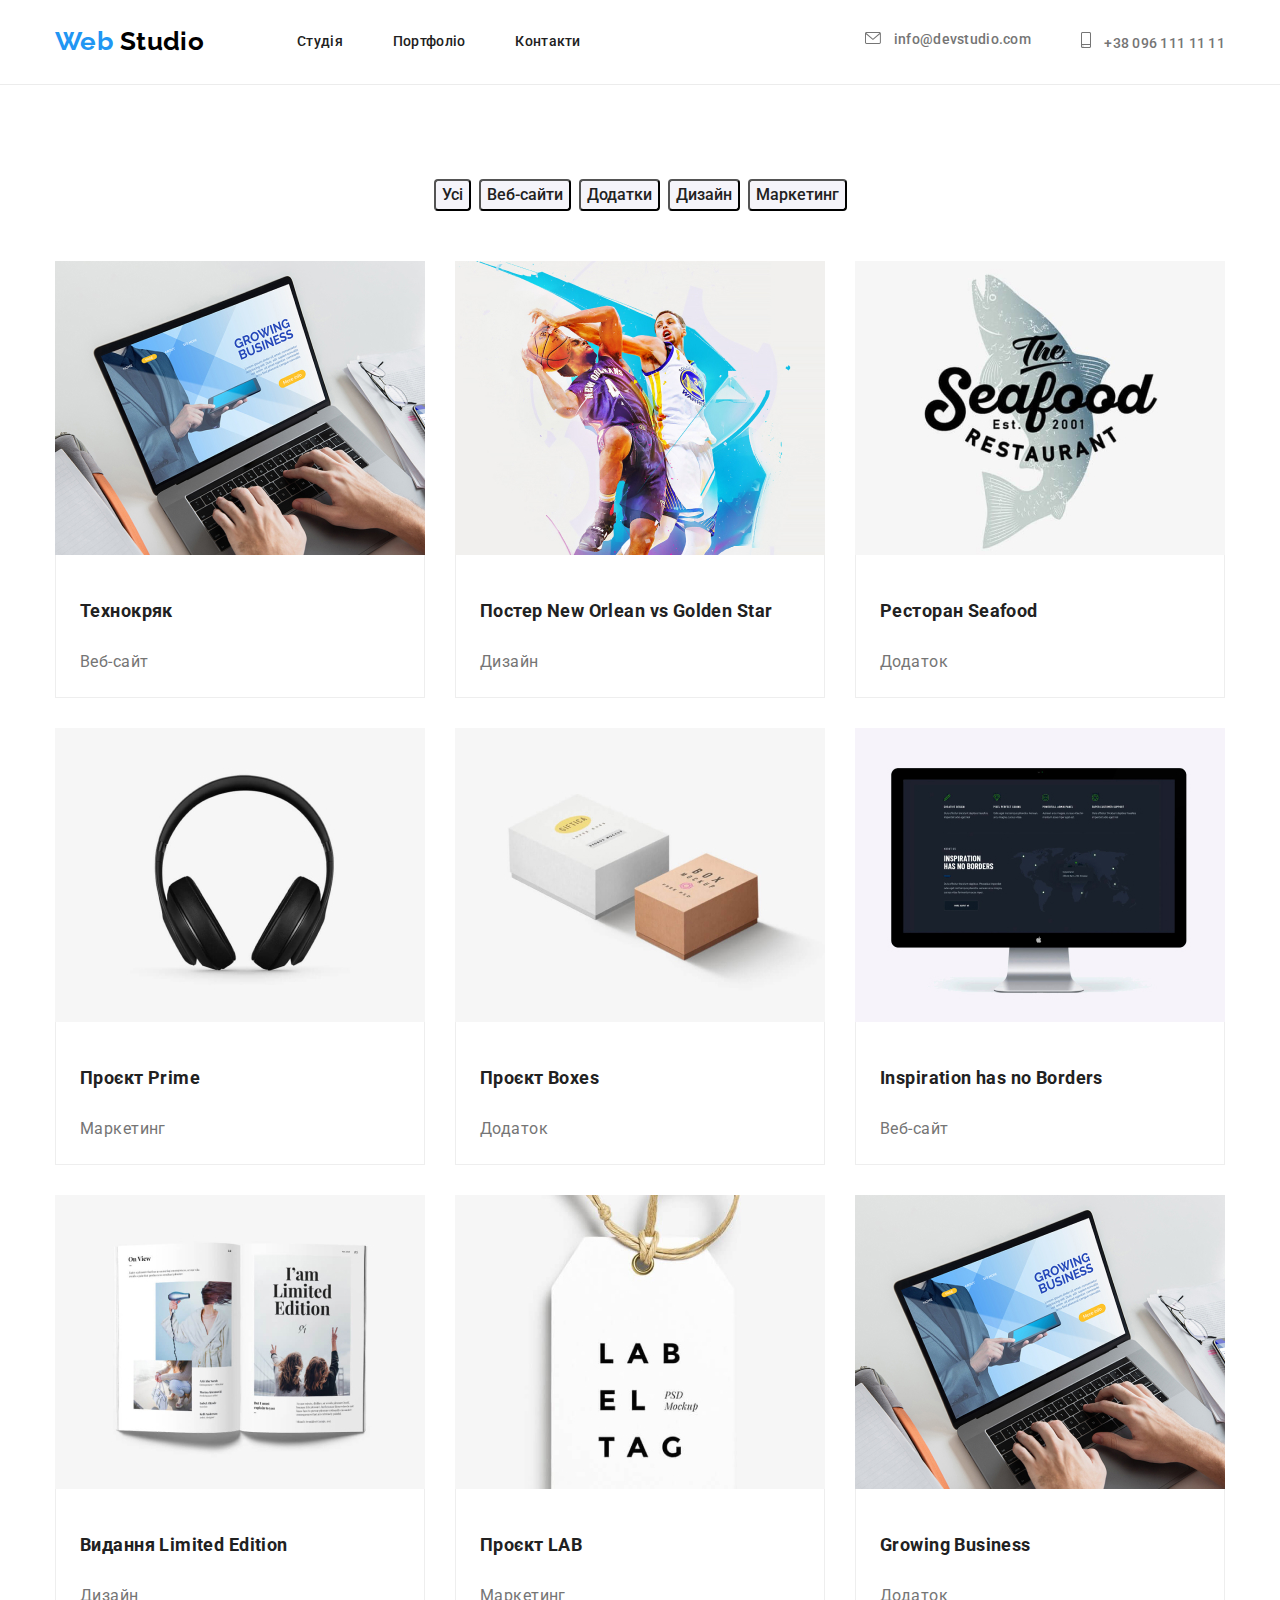
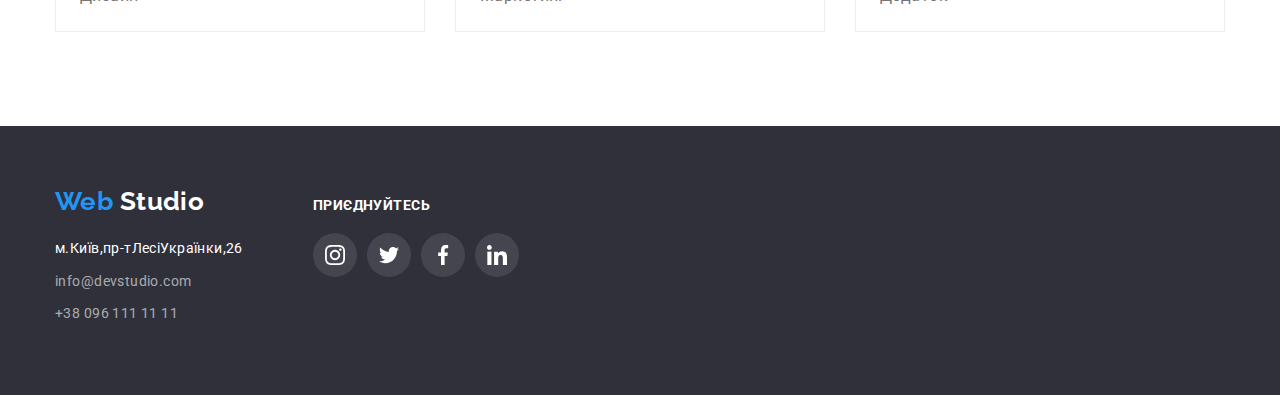
==== portfolio.html @ d2af1a2a "створив та переніс репозиторій" ====
<!DOCTYPE html>
<html lang="en">
<head>
    <meta charset="UTF-8">
    <meta http-equiv="X-UA-Compatible" content="IE=edge">
    <meta name="viewport" content="width=device-width, initial-scale=1.0">
    <link rel="preconnect" href="https://fonts.googleapis.com">
    <link rel="preconnect" href="https://fonts.gstatic.com" crossorigin>
    <link href="https://fonts.googleapis.com/css2?family=Raleway:wght@700&family=Roboto:wght@400;500;700;900&display=swap" rel="stylesheet">
    <link rel="stylesheet" href="https://cdnjs.cloudflare.com/ajax/libs/modern-normalize/1.1.0/modern-normalize.min.css">
    <title>Document</title>
    <link rel="stylesheet" href="./css/styles.css">
</head>

<body>

    <!--Шапка сайту-->
<header class="header">

    <nav class="container main-nav">

        <a class="logo-index" href="./index.html">
            <p class="logo"> Web <span class="logo-white">Studio</span> </p>
        </a>

        <ul class="site-nav lyst">
            <li class="nav-item"><a href="./index.html" class="nav-lyst">Студія</a></li>
            <li class="nav-item"><a href="./portfolio.html" class="nav-lyst">Портфоліо</a></li>
            <li class="nav-item"><a href="" class="nav-lyst">Контакти</a></li>
        </ul>



        <ul class="site-nav-contact lyst">
            <li class="nav-item mail-item">
                
                <a class="site-nav-mail" href="mailto:info@devstudio.com" > 
                    <svg class="site-nav-envelopes">
                    <use href="./images/symbol-defs.svg#icon-envelope"></use>
                </svg> info@devstudio.com</a>
            </li>

            <li class="nav-item cellfone">
                
                <a class="site-nav-tel" href="tel:+380961111111">
                     <svg class="site-nav-smartphone">
                    <use href="./images/symbol-defs.svg#icon-smartphone"></use>
                </svg> +38 096 111 11 11</a>
            </li>
        </ul>


    </nav>
</header>


<main >
<section class="section">
    <!--Особливості-->
  <div class="container">
    <h1 class="visually-hidden">Особливості</h1>
    <!--Filtres-->

    <ul class="button lyst">
        <li class="button-about"> <button type="button" class="button-lyst"> Усі </button>    </li>
        <li class="button-about"> <button type="button" class="button-lyst"> Веб-сайти </button>    </li>
        <li class="button-about"> <button type="button" class="button-lyst"> Додатки </button>   </li>
        <li class="button-about"> <button type="button" class="button-lyst"> Дизайн </button>   </li>
        <li class="button-about"> <button type="button" class="button-lyst"> Маркетинг</button>   </li>
    </ul>
    </div>
    

    <!--Portfolio-->
<div class="container">
    <ul class="pf-about lyst">

        <li class="pf-elements"> <a class="lyst" href=""> <img src="./images/imgp8.jpg" alt="Growing Business" width="370"
                    height="294">
                <div class="pf-coctent">
                    <h3 class="pf-title">Технокряк</h3>
                    <p class="pf-lyst">Веб-сайт</p> </a>
            </div>
        </li>

        <li class="pf-elements"> 
             <a class="lyst" href=""> <img src="./images/imgp1.jpg" alt="Постер New Orlean vs Golden Star" width="370" height="294">
              <div class="pf-coctent">
        <h3 class="pf-title">Постер New Orlean vs Golden Star</h3>
        <p class="pf-lyst">Дизайн</p> </a>
        </div>
        </li>

        <li class="pf-elements">  <a class="lyst" href=""> <img src="./images/imgp2.jpg" alt="Ресторан Seafood" width="370" height="294">
              <div class="pf-coctent">
        <h3 class="pf-title">Ресторан Seafood</h3>
        <p class="pf-lyst">Додаток</p> </a>
        </div>

        </li>

        <li class="pf-elements">  <a class="lyst" href=""> <img src="./images/imgp3.jpg" alt="Проєкт Prime" width="370" height="294">
              <div class="pf-coctent">
        <h3 class="pf-title">Проєкт Prime</h3>
        <p class="pf-lyst">Маркетинг</p> </a>
        </div>
        </li>

        <li class="pf-elements">  <a class="lyst" href=""> <img src="./images/imgp4.jpg" alt="Проєкт Boxes" width="370" height="294">
              <div class="pf-coctent">
        <h3 class="pf-title">Проєкт Boxes</h3>
        <p class="pf-lyst">Додаток</p> </a> 
        </div>
        </li>

        <li class="pf-elements">  <a class="lyst" href=""> <img src="./images/imgp5.jpg" alt="Inspiration has no Borders" width="370" height="294">
              <div class="pf-coctent">
        <h3 class="pf-title">Inspiration has no Borders</h3>
        <p class="pf-lyst">Веб-сайт</p> </a>
        </div>
        </li>

        <li class="pf-elements">  <a class="lyst" href=""> <img src="./images/imgp6.jpg" alt="Видання Limited Edition" width="370" height="294">
              <div class="pf-coctent">
        <h3 class="pf-title">Видання Limited Edition</h3>
        <p class="pf-lyst">Дизайн</p> </a> 
        </div>
        </li>

        <li class="pf-elements">  <a class="lyst" href=""> <img src="./images/imgp7.jpg" alt="Проєкт LAB" width="370" height="294">
              <div class="pf-coctent">
        <h3 class="pf-title">Проєкт LAB</h3>
        <p class="pf-lyst">Маркетинг</p> </a>   
        </div>
        </li>

        <li class="pf-elements">  <a class="lyst" href=""> <img src="./images/imgp8.jpg" alt="Growing Business" width="370" height="294">
              <div class="pf-coctent">
        <h3 class="pf-title">Growing Business</h3>
        <p class="pf-lyst">Додаток</p> </a>
        </div>
            
        </li>
    </ul>
</div>

</section>

</main>

<!---------------Підвал---------------->

<footer class="footer">
    <div class="container footer-title">
        <div class="address">

            <a class="logo-index" href="">
                <p class="logo"> Web <span class="logo-studio">Studio</span> </p>
            </a>

            <address>
                <ul class="address lyst">
                    <li class="addres-about addres-top"><a
                            href="https://www.google.com/maps/search/,26+maps/@50.4728094,30.4184101,12z/data=!3m1!4b1"
                            class="maps">м.Київ,пр-тЛесіУкраїнки,26 </a></li>
                    <li class="addres-about"><a href="mailto:info@devstudio.com"
                            class="address-title">info@devstudio.com</a></li>
                    <li class="addres-about"><a href="tel:+380961111111" class="address-title">+38 096 111 11 11</a>
                    </li>
                </ul>

            </address>
        </div>


        <!----------Приєднуйтесь------------->



        <div class="join">

            <div>

                <h2 class="join-title">Приєднуйтесь</h2>

                <ul class="join-list">

                    <a class="join-button" href="">
                        <svg class="join-icon">
                            <use href="./images/symbol-defs.svg#icon-instagram"></use>
                        </svg> </a>

                    <a class="join-button" href="">
                        <svg class="join-icon">
                            <use href="./images/symbol-defs.svg#icon-twitter"></use>
                        </svg> </a>

                    <a class="join-button" href="">
                        <svg class="join-icon">
                            <use href="./images/symbol-defs.svg#icon-facebook"></use>
                        </svg> </a>

                    <a class="join-button" href="">
                        <svg class="join-icon">
                            <use href="./images/symbol-defs.svg#icon-linkedin"></use>
                        </svg> </a>


                </ul>

            </div>
        </div>
    </div>
</footer>


</body>
</html>
---- css/styles.css ----
:root {
  --main-color-text: #757575;
  --title-color: #212121;
  --accent-color: #2196f3;
}

body {
  background-color: #ffffff;
  font-family: "Roboto", sans-serif;
  font-style: normal;
  font-weight: 400;
  font-size: 14px;
  line-height: 1.7;
  letter-spacing: 0.03em;
  margin: 0 auto;

  color: var(--main-color-text);
}

img {
  display: block;
  max-width: 100%;
  height: auto;
}

.container {
  margin-left: auto;
  margin-right: auto;
  width: 1200px;
  padding-left: 15px;
  padding-right: 15px;
}

/* Утиліт для скидування точок */
.lyst {
  text-decoration: none;
  list-style: none;
  margin: 0;
  padding: 0;
}

.visually-hidden {
  position: absolute;
  width: 1px;
  height: 1px;
  margin: -1px;
  border: 0;
  padding: 0;
  white-space: nowrap;
  clip-path: inset(100%);
  clip: rect(0 0 0 0);
  overflow: hidden;
}

/* ul {
    list-style: none;
} */

.header {
  border-bottom: 1px solid #ececec;
}

/* Styling Logo */

.logo-index {
  text-decoration: none;
}

.logo {
  font-family: Raleway, cursive;
  font-weight: 700;
  font-size: 26px;
  line-height: 1.2;
  color: var(--accent-color);
  margin-top: 0;
  margin-bottom: 0;
}

.logo-white {
  font-family: Raleway, cursive;
  font-weight: 700;
  font-size: 26px;
  line-height: 1.2;

  color: #000000;
}
.logo-studio {
  font-family: Raleway, cursive;
  font-weight: 700;
  font-size: 26px;
  line-height: 1.2;
  color: #ffffff;
}

.logo-white:hover,
.logo-white:focus {
  color: var(--accent-color);
}

.logo:hover,
.logo:focus {
  color: var(--accent-color);
}

.logo-studio:hover,
.logo-studio:focus {
  color: var(--accent-color);
}

/* main Portfolio */

/* Styling Naw */

/* mein nav */

.main-nav {
  display: flex;
  align-items: center;
}

.site-nav .nav-lyst {
  display: block;
  font-weight: 500;
  font-size: 14px;
  line-height: 1.14;
  letter-spacing: 0.02em;
  text-decoration: none;
  margin-top: 32px;
  margin-bottom: 32px;

  color: var(--title-color);
}

.site-nav .nav-lyst:hover,
.site-nav .nav-lyst:focus {
  color: var(--accent-color);
}

.site-nav {
  margin-left: 93px;
  display: flex;
}

.site-nav .nav-item:not(:last-child) {
  margin-right: 50px;
}

.site-nav-contact {
  font-weight: 500;
  font-size: 14px;
  line-height: 1.14;
  letter-spacing: 0.02em;
  margin-left: auto;
  display: flex;
}

.site-nav-contact .nav-item:not(:last-child) {
  margin-right: 50px;
}

.site-nav-contact .nav-item {
  margin-top: 32px;
  margin-bottom: 32px;
}

.site-nav-envelopes {
  fill: currentColor;
  width: 16px;
  height: 12px;
  margin-right: 10px;
}
.site-nav-smartphone {
  fill: currentColor;
  width: 10px;
  height: 16px;
  margin-right: 10px;
}

/* style contact */

.site-nav-mail,
.site-nav-tel {
  text-decoration: none;
  color: var(--main-color-text);
}

.site-nav-mail:hover,
.site-nav-mail:focus {
  color: var(--accent-color);
}

.site-nav-tel:hover,
.site-nav-tel:focus {
  color: var(--accent-color);
}

/* hero styles */

.hero-block {
  display: flex;
  justify-content: center;
}

.hero {
  padding: 200px 0;
  text-align: center;

  width: 1600px;
  height: 600px;
  background-image: linear-gradient(
      rgba(47, 48, 58, 0.4),
      rgba(47, 48, 58, 0.4)
    ),
    url(../images/Imghero1.jpg);
}

.section-bissnes {
  width: 696px;
  font-weight: 900;
  font-size: 44px;
  line-height: 1.36;
  text-transform: uppercase;
  margin: 0 auto 30px auto;
  color: #ffffff;
}

.hero-button {
  display: inline-block;
  width: 215px;
  height: 50px;
  left: 692px;
  top: 430px;

  background: var(--accent-color);
  color: #ffffff;
  box-shadow: 0px 4px 4px rgba(0, 0, 0, 0.15);
  border-radius: 4px;
  cursor: pointer;
  padding: 11px 34px;
}

/* features styling */
.features {
  justify-content: space-between;
  color: var(--title-color);
  display: flex;
  flex-wrap: wrap;
}

.features .features-about {
  width: 270px;
}

.features-pictures {
  width: 270px;
  height: 120px;
  padding: 25px;
  margin-bottom: 30px;
  background: #f5f4fa;
}

.features-title {
  margin-top: 0;
  font-weight: 700;
  font-size: 14px;
  line-height: 1.14;
}

.title {
  font-weight: 400;
  font-size: 14px;
  line-height: 1.7;
  color: var(--main-color-text);
  margin-top: 0;
  margin-bottom: 0;
}

/* section section-title styles */
.section {
  padding-top: 94px;
  padding-bottom: 94px;
  background-color: #ffffff;
  color: var(--title-color);
}

.team {
  background-color: #f5f4fa;
}

.section-title {
  font-weight: 700;
  font-size: 36px;
  line-height: 1.16;
  text-align: center;
  letter-spacing: 0.03em;
  margin-top: 0;
  margin-bottom: 50px;
}

.section-top {
  padding-top: 0;
}

.work {
  justify-content: space-between;
  display: flex;
  flex-wrap: wrap;
}

.work-list {
}

.section-about {
  justify-content: space-between;
  display: flex;
  flex-wrap: wrap;
  height: 428px;
}

.sectiont-social-list {
  width: 270px;
  background: #ffffff;
  box-shadow: 0px 1px 3px rgba(0, 0, 0, 0.12), 0px 1px 1px rgba(0, 0, 0, 0.14),
    0px 2px 1px rgba(0, 0, 0, 0.2);
  border-radius: 0px 0px 4px 4px;
}

.social-ul {
  padding: 0;
  margin: 0;
}

.social-work {
  justify-content: center;
  margin: 0;
  padding: 0;
  display: flex;
}

.social-item {
  padding: 0;
  border: 0;
  background-color: #ffffff;
  border-radius: 50%;
  width: 44px;
  height: 44px;
  margin-right: 10px;
  color: #afb1b8;
}

.social-item:hover {
  background-color: var(--accent-color);
  color: #ffffff;
}

.section-social:hover {
  fill: #ffffff;
}

.section-social {
  margin: 12px;
  width: 20px;
  height: 20px;
  fill: currentColor;
}

.section-title-team {
  font-weight: 700;
  font-size: 36px;
  line-height: 1.16;
  text-align: center;
  margin-top: 0;
  margin-bottom: 50px;
}

.section-list {
  font-weight: 500;
  font-size: 16px;
  line-height: 1.18;
  text-align: center;
  margin-top: 30px;
  margin-bottom: 10px;
}

.section-profession {
  font-weight: 400;
  font-size: 16px;
  line-height: 1.18;
  text-align: center;
  color: var(--main-color-text);
  margin-top: 0;
  margin-bottom: 16px;
}

/* Особливості Filters  */

.button .button-lyst {
  font-weight: 500;
  font-size: 16px;
  line-height: 1.6;
  border-radius: 4px;
  cursor: pointer;
  color: var(--title-color);
  background: #f5f4fa;
}

.button {
  justify-content: center;

  margin-bottom: 50px;
  display: flex;
}

.button-about {
  margin-left: 4px;
  margin-right: 4px;
}

.button .button-lyst:hover,
.button .button-lyst:focus {
  color: var(--accent-color);
  box-shadow: 0px 1px 3px rgba(0, 0, 0, 0.12), 0px 1px 1px rgba(0, 0, 0, 0.14),
    0px 2px 1px rgba(0, 0, 0, 0.2);
}

/* PORTFOLIO */

.pf-about {
  display: flex;
  flex-wrap: wrap;
  margin: -15px;
}

.pf-coctent {
  border-right: 1px solid #eeeeee;
  border-bottom: 1px solid #eeeeee;
  border-left: 1px solid #eeeeee;
  padding: 20px 24px;
}

/* .pf-elements:nth-child(3n) {
    margin-right: 0;
}

.pf-elements:nth-last-child(-n +3){
    margin-bottom: 0;
} */

.pf-elements {
  width: 370px;
  margin: 15px;
  /* margin-right: 30px;
    margin-bottom: 30px; */
}

.pf-title {
  font-weight: 700;
  font-size: 18px;
  line-height: 2;
  text-decoration: none;
  color: var(--title-color);
}
.pf-lyst {
  font-weight: 400;
  font-size: 16px;
  line-height: 30px;
  text-decoration: none;
  color: var(--main-color-text);
  margin-top: 0;
  margin-bottom: 0;
}

/* --------Постійні клієнти--------- */

.client-title {
  color: var(--title-color);
  font-weight: 700;
  font-size: 36px;
  line-height: 42px;
  text-align: center;
  letter-spacing: 0.03em;
  margin-top: 0;
  margin-bottom: 50px;
}

.client-ul {
  padding: 0;
  margin: 0;
}

.client-list {
  justify-content: space-between;
  display: flex;
  padding: 0;
  margin: 0;
}

.client-about {
  padding: 16px 32px;
  width: 170px;
  height: 92px;
  fill: #afb1b8;
  border: 1px solid #afb1b8;
  border-radius: 4px;
}
.client-about:hover {
  fill: var(--accent-color);
  border: solid 1px var(--accent-color);
}

/* Footer styling */

.footer {
  padding: 60px 0;
  background: #2f303a;
}

.maps {
  text-decoration: none;
  font-weight: 400;
  font-size: 14px;
  line-height: 1.7;
  color: #ffffff;
}

.address {
  list-style: none;
  margin: 0;
  padding: 0;
  font-style: normal;
}

.addres-about {
  margin-bottom: 9px;
}

.addres-top {
  margin-top: 20px;
}

.address-title {
  text-decoration: none;
  font-style: normal;
  font-weight: 400;
  font-size: 14px;
  line-height: 1.7;
  color: rgba(255, 255, 255, 0.6);
}

.maps:hover,
.maps:focus {
  color: var(--accent-color);
}

.address-title:hover,
.address-title:focus {
  color: var(--accent-color);
}

.join {
  margin-left: 70px;
}

.join-ul {
  padding: 0;
  margin: 0;
}

.join-title {
  font-weight: 700;
  font-size: 14px;
  line-height: 16px;
  letter-spacing: 0.03em;
  text-transform: uppercase;
  color: #ffffff;
  margin-bottom: 20px;
}

.footer-title {
  display: flex;
}

.join-list {
  display: flex;

  margin: 0;
  padding: 0;
}

.join-button {
  width: 44px;
  height: 44px;
  padding: 0;
  border: 0;
  background-color: rgba(255, 255, 255, 0.1);
  border-radius: 50%;
  margin-right: 10px;
}
.join-button:hover {
  background-color: var(--accent-color);
}

.join-icon {
  margin: 12px;
  width: 20px;
  height: 20px;
  fill: #ffffff;
}
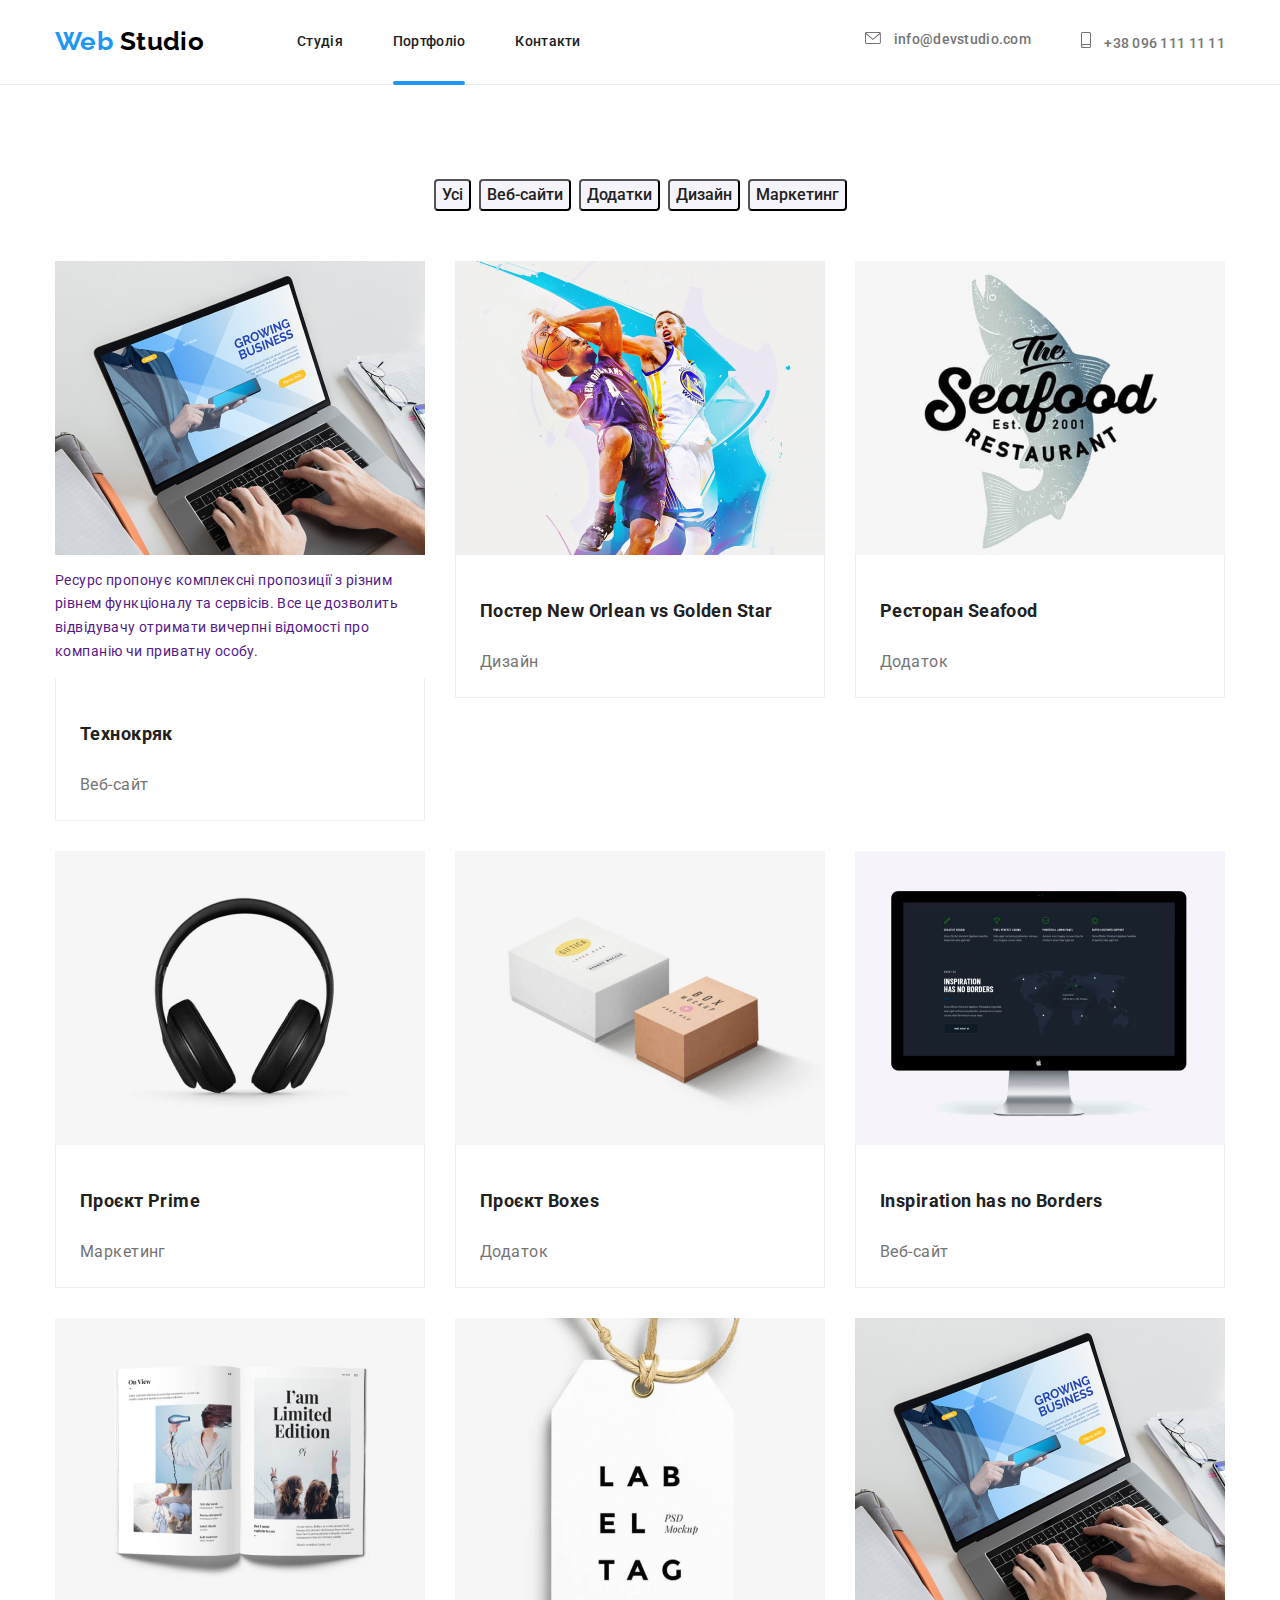
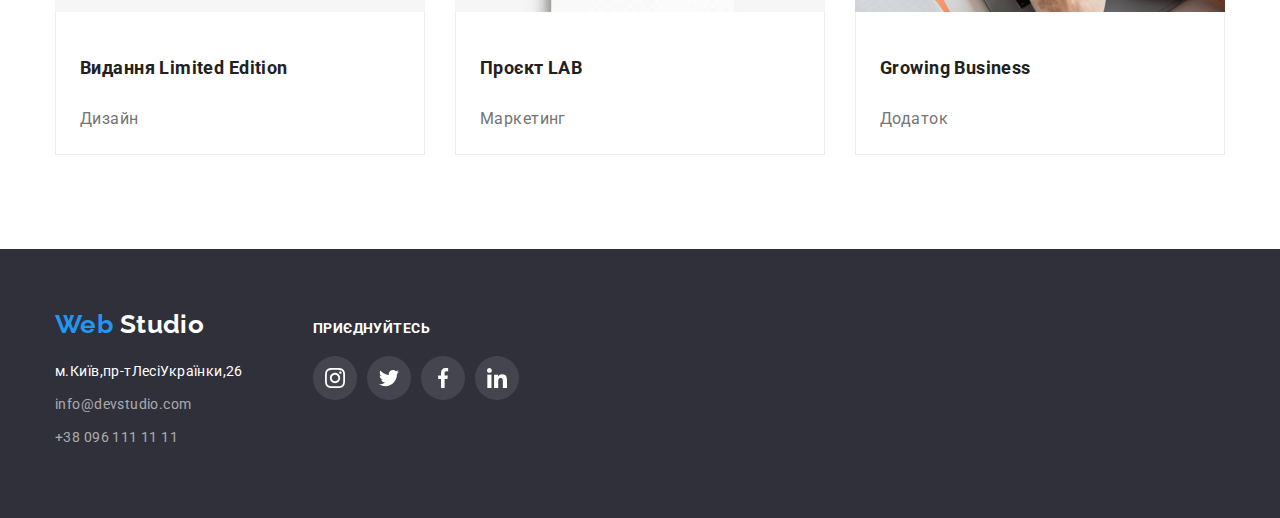
==== commit 855c2d84: "працюю над дз5" ====
--- a/portfolio.html
+++ b/portfolio.html
@@ -25,7 +25,7 @@
 
         <ul class="site-nav lyst">
             <li class="nav-item"><a href="./index.html" class="nav-lyst">Студія</a></li>
-            <li class="nav-item"><a href="./portfolio.html" class="nav-lyst">Портфоліо</a></li>
+            <li class="nav-item"><a href="./portfolio.html" class="nav-lyst nav-underline">Портфоліо</a></li>
             <li class="nav-item"><a href="" class="nav-lyst">Контакти</a></li>
         </ul>
 
@@ -75,9 +75,13 @@
 <div class="container">
     <ul class="pf-about lyst">
 
-        <li class="pf-elements"> <a class="lyst" href=""> <img src="./images/imgp8.jpg" alt="Growing Business" width="370"
+        <li class="pf-elements"> 
+            <a class="lyst pf-thumb" href=""> <img src="./images/imgp8.jpg" alt="Growing Business" width="370"
                     height="294">
-                <div class="pf-coctent">
+                    <p class="pf-description">Ресурс пропонує комплексні пропозиції з різним рівнем функціоналу та сервісів. Все це дозволить відвідувачу отримати
+                    вичерпні відомості про компанію чи приватну особу.</p>
+               
+                    <div class="pf-coctent">
                     <h3 class="pf-title">Технокряк</h3>
                     <p class="pf-lyst">Веб-сайт</p> </a>
             </div>
--- a/css/styles.css
+++ b/css/styles.css
@@ -144,7 +144,26 @@
 .site-nav .nav-item:not(:last-child) {
   margin-right: 50px;
 }
-
+/* ----------underline------------- */
+
+.nav-underline {
+  position: relative;
+}
+
+.nav-underline::after {
+  content: "";
+
+  position: absolute;
+
+  top: 47px;
+  display: block;
+  width: 100%;
+  background-color: var(--accent-color);
+  height: 4px;
+  border-radius: 2px;
+}
+
+/* ----------contact---------- */
 .site-nav-contact {
   font-weight: 500;
   font-size: 14px;
@@ -239,6 +258,59 @@
   padding: 11px 34px;
 }
 
+.hero-button {
+}
+.backdrop {
+  position: relative;
+
+  top: 0;
+  left: 0;
+  width: 100%;
+  height: 100%;
+
+  opacity: 1;
+  transition: opacity 250ms cubic-bezier(0.4, 0, 0.2, 1);
+}
+.backdrop.is-hidden {
+  opacity: 0;
+  pointer-events: none;
+}
+.backdrop.is-hidden .modal {
+  transform: translate(-50%, -50%) scale(0.9);
+}
+
+.modal {
+  position: absolute;
+
+  width: 528px;
+  height: 581px;
+  left: 50%;
+  top: 50%;
+
+  background: #ffffff;
+  box-shadow: 0px 1px 3px rgba(0, 0, 0, 0.12), 0px 1px 1px rgba(0, 0, 0, 0.14),
+    0px 2px 1px rgba(0, 0, 0, 0.2);
+  border-radius: 4px;
+
+  transform: translate(-50%, -50%) scale(1);
+  transition: transform 250ms cubic-bezier(0.4, 0, 0.2, 1);
+}
+
+.modal-button-close {
+  position: absolute;
+  top: 8px;
+  right: 8px;
+  width: 30px;
+  height: 30px;
+
+  background-image: url(../images/close-black.svg);
+  background-position: center;
+  background-repeat: no-repeat;
+  background-color: #ffffff;
+
+  border-radius: 50%;
+  border: solid 1px rgba(0, 0, 0, 0.1);
+}
 /* features styling */
 .features {
   justify-content: space-between;
@@ -306,8 +378,24 @@
   display: flex;
   flex-wrap: wrap;
 }
-
+/* --------Наїзд на картинку------ */
 .work-list {
+  position: relative;
+}
+.work-title {
+  position: absolute;
+
+  bottom: 0;
+  width: 370px;
+  padding: 27px;
+  margin: 0;
+  height: 70px;
+  text-align: center;
+  font-weight: 700;
+  font-size: 14px;
+  line-height: 16px;
+  color: #ffffff;
+  background-color: rgba(47, 48, 58, 0.8);
 }
 
 .section-about {
@@ -445,6 +533,13 @@
 .pf-elements:nth-last-child(-n +3){
     margin-bottom: 0;
 } */
+.pf-thumb {
+}
+
+.pf-thumb::before {
+}
+.pf-description {
+}
 
 .pf-elements {
   width: 370px;
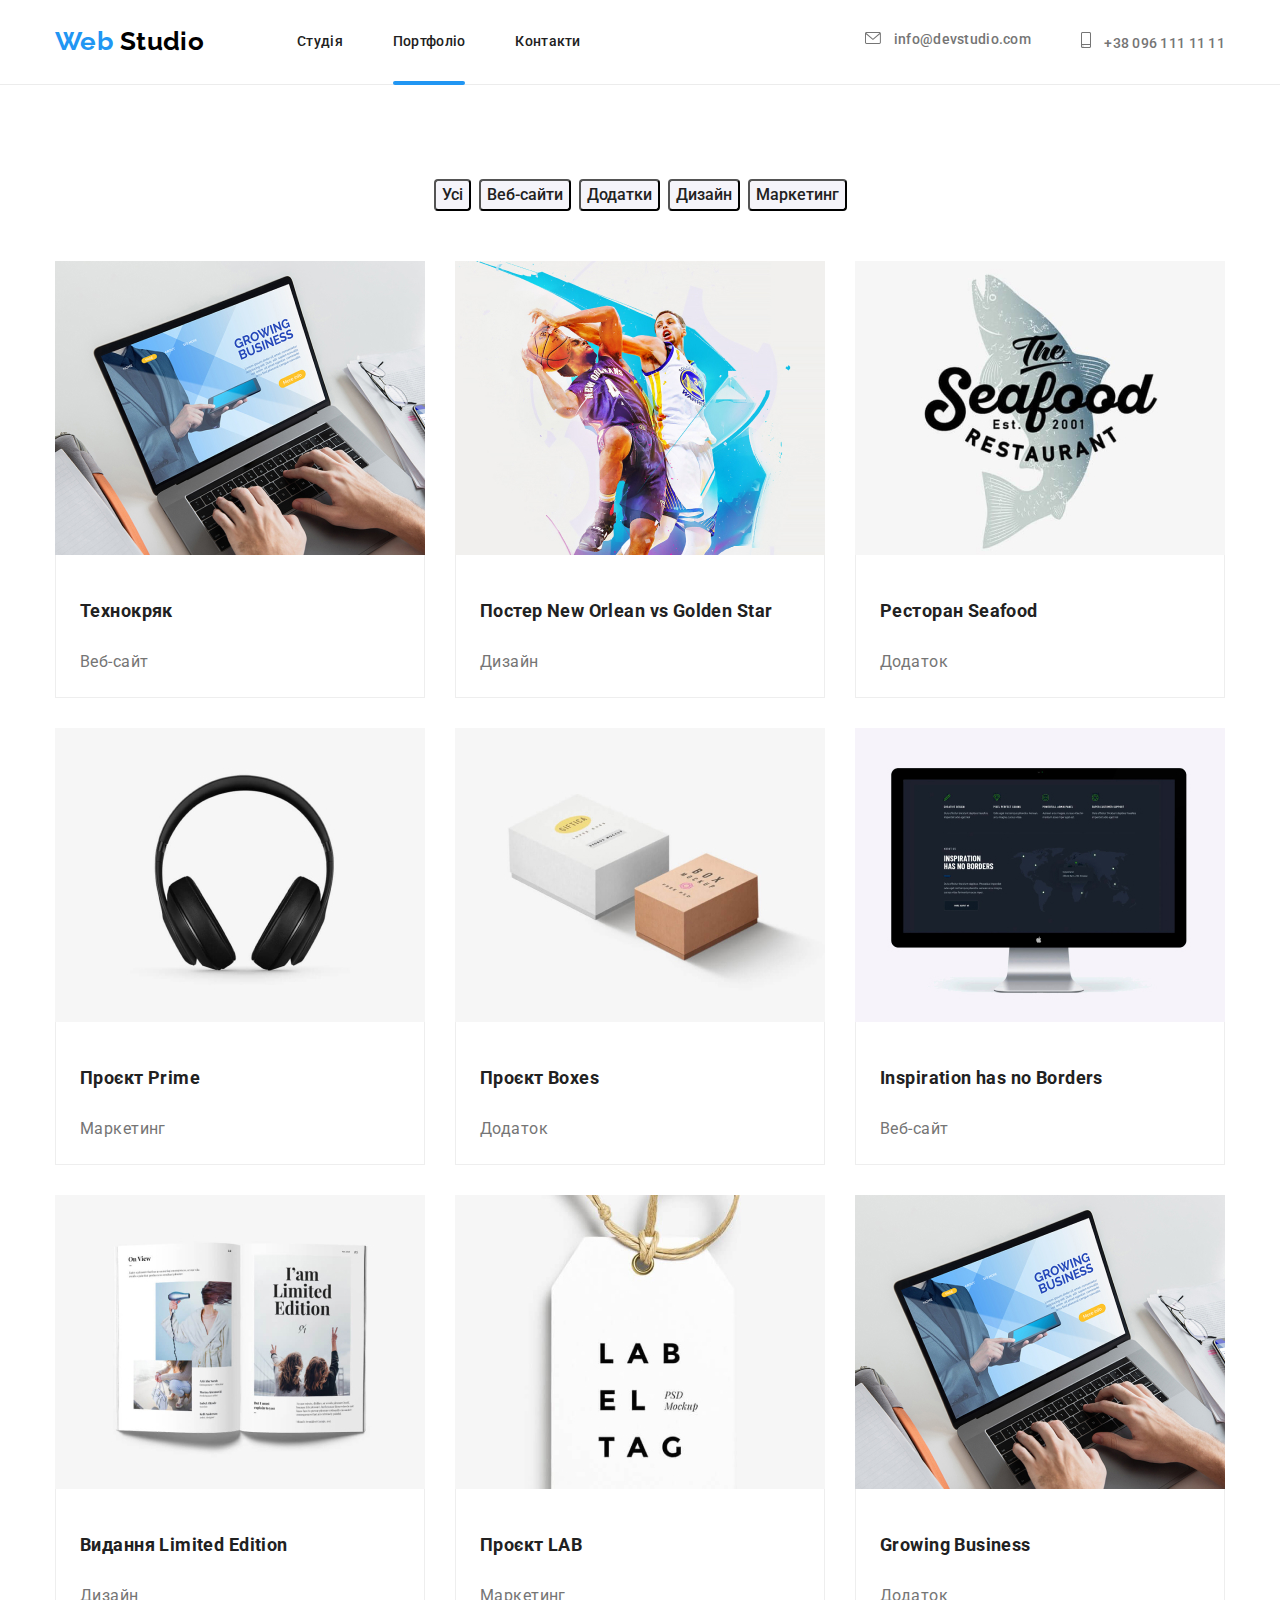
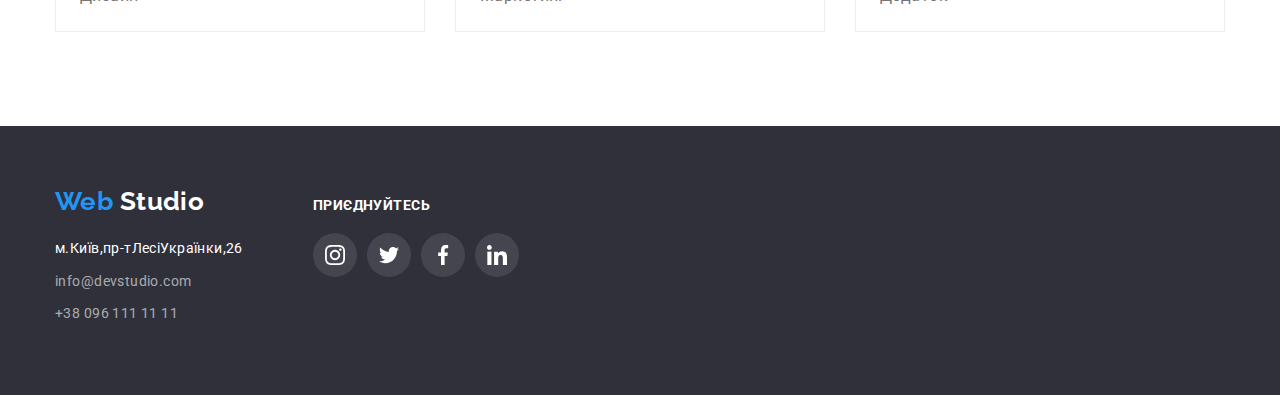
==== commit dae56505: "ДЗ 5 готова" ====
--- a/portfolio.html
+++ b/portfolio.html
@@ -76,73 +76,182 @@
     <ul class="pf-about lyst">
 
         <li class="pf-elements"> 
-            <a class="lyst pf-thumb" href=""> <img src="./images/imgp8.jpg" alt="Growing Business" width="370"
+            <a class="pf-product lyst" href=""> 
+                <div class="pf-thumb">
+                     <img src="./images/imgp8.jpg" alt="Growing Business" width="370"
                     height="294">
-                    <p class="pf-description">Ресурс пропонує комплексні пропозиції з різним рівнем функціоналу та сервісів. Все це дозволить відвідувачу отримати
+
+                         <div class="pf-actions">
+                           <p class="pf-text">Ресурс пропонує комплексні пропозиції з різним рівнем функціоналу та сервісів. Все це дозволить відвідувачу отримати
+                             вичерпні відомості про компанію чи приватну особу.</p>
+                          </div>
+               </div>
+
+              <div class="pf-coctent">
+                    <h3 class="pf-title">Технокряк</h3>
+                    <p class="pf-lyst">Веб-сайт</p> 
+                
+              </div>
+            </a>
+        </li>
+
+
+        <li class="pf-elements"> 
+             <a class="pf-product lyst" href=""> 
+                <div class="pf-thumb">
+                <img src="./images/imgp1.jpg" alt="Постер New Orlean vs Golden Star" width="370" height="294">
+             
+                <div class="pf-actions">
+                    <p class="pf-text">Ресурс пропонує комплексні пропозиції з різним рівнем функціоналу та сервісів. Все це дозволить
+                        відвідувачу отримати
+                        вичерпні відомості про компанію чи приватну особу.</p>
+                </div>
+
+                </div>
+                <div class="pf-coctent">
+        <h3 class="pf-title">Постер New Orlean vs Golden Star</h3>
+        <p class="pf-lyst">Дизайн</p> 
+        </div>
+        </a>
+        </li>
+
+
+
+        <li class="pf-elements"> 
+             <a class="pf-product lyst" href=""> 
+                <div class="pf-thumb">
+                <img src="./images/imgp2.jpg" alt="Ресторан Seafood" width="370" height="294">
+              
+
+                <div class="pf-actions">
+                    <p class="pf-text">Ресурс пропонує комплексні пропозиції з різним рівнем функціоналу та сервісів. Все це дозволить
+                        відвідувачу отримати
+                        вичерпні відомості про компанію чи приватну особу.</p>
+                </div>
+
+                </div>
+                <div class="pf-coctent">
+        <h3 class="pf-title">Ресторан Seafood</h3>
+        <p class="pf-lyst">Додаток</p> 
+        </div>
+        </a>
+        </li>
+
+
+        <li class="pf-elements"> 
+             <a class="pf-product lyst" href=""> 
+                <div class="pf-thumb">
+                <img src="./images/imgp3.jpg" alt="Проєкт Prime" width="370" height="294">
+              
+              
+                <div class="pf-actions">
+                    <p class="pf-text">Ресурс пропонує комплексні пропозиції з різним рівнем функціоналу та сервісів. Все це дозволить
+                        відвідувачу отримати
+                        вичерпні відомості про компанію чи приватну особу.</p>
+                </div>
+                </div>
+                <div class="pf-coctent">
+        <h3 class="pf-title">Проєкт Prime</h3>
+        <p class="pf-lyst">Маркетинг</p> 
+        </div>
+        </a>
+        </li>
+
+        <li class="pf-elements"> 
+             <a class="pf-product lyst" href="">
+                <div class="pf-thumb">
+                <img src="./images/imgp4.jpg" alt="Проєкт Boxes" width="370" height="294">
+              
+            <div class="pf-actions">
+                <p class="pf-text">Ресурс пропонує комплексні пропозиції з різним рівнем функціоналу та сервісів. Все це дозволить
+                    відвідувачу отримати
                     вичерпні відомості про компанію чи приватну особу.</p>
-               
-                    <div class="pf-coctent">
-                    <h3 class="pf-title">Технокряк</h3>
-                    <p class="pf-lyst">Веб-сайт</p> </a>
             </div>
-        </li>
-
-        <li class="pf-elements"> 
-             <a class="lyst" href=""> <img src="./images/imgp1.jpg" alt="Постер New Orlean vs Golden Star" width="370" height="294">
-              <div class="pf-coctent">
-        <h3 class="pf-title">Постер New Orlean vs Golden Star</h3>
-        <p class="pf-lyst">Дизайн</p> </a>
-        </div>
-        </li>
-
-        <li class="pf-elements">  <a class="lyst" href=""> <img src="./images/imgp2.jpg" alt="Ресторан Seafood" width="370" height="294">
-              <div class="pf-coctent">
-        <h3 class="pf-title">Ресторан Seafood</h3>
-        <p class="pf-lyst">Додаток</p> </a>
-        </div>
-
-        </li>
-
-        <li class="pf-elements">  <a class="lyst" href=""> <img src="./images/imgp3.jpg" alt="Проєкт Prime" width="370" height="294">
-              <div class="pf-coctent">
-        <h3 class="pf-title">Проєкт Prime</h3>
-        <p class="pf-lyst">Маркетинг</p> </a>
-        </div>
-        </li>
-
-        <li class="pf-elements">  <a class="lyst" href=""> <img src="./images/imgp4.jpg" alt="Проєкт Boxes" width="370" height="294">
-              <div class="pf-coctent">
+
+                </div>
+                <div class="pf-coctent">
         <h3 class="pf-title">Проєкт Boxes</h3>
-        <p class="pf-lyst">Додаток</p> </a> 
-        </div>
-        </li>
-
-        <li class="pf-elements">  <a class="lyst" href=""> <img src="./images/imgp5.jpg" alt="Inspiration has no Borders" width="370" height="294">
-              <div class="pf-coctent">
+        <p class="pf-lyst">Додаток</p> 
+        </div>
+        </a>
+        </li>
+
+        <li class="pf-elements"> 
+             <a class="pf-product lyst" href=""> 
+                <div class="pf-thumb">
+                <img src="./images/imgp5.jpg" alt="Inspiration has no Borders" width="370" height="294">
+              
+                    <div class="pf-actions">
+                        <p class="pf-text">Ресурс пропонує комплексні пропозиції з різним рівнем функціоналу та сервісів. Все це дозволить
+                            відвідувачу отримати
+                            вичерпні відомості про компанію чи приватну особу.</p>
+                    </div>
+
+                </div>
+                <div class="pf-coctent">
         <h3 class="pf-title">Inspiration has no Borders</h3>
-        <p class="pf-lyst">Веб-сайт</p> </a>
-        </div>
-        </li>
-
-        <li class="pf-elements">  <a class="lyst" href=""> <img src="./images/imgp6.jpg" alt="Видання Limited Edition" width="370" height="294">
-              <div class="pf-coctent">
+        <p class="pf-lyst">Веб-сайт</p> 
+        </div>
+        </a>
+        </li>
+
+        <li class="pf-elements"> 
+             <a class="pf-product lyst" href=""> 
+                <div class="pf-thumb">
+                <img src="./images/imgp6.jpg" alt="Видання Limited Edition" width="370" height="294">
+              
+            <div class="pf-actions">
+                <p class="pf-text">Ресурс пропонує комплексні пропозиції з різним рівнем функціоналу та сервісів. Все це дозволить
+                    відвідувачу отримати
+                    вичерпні відомості про компанію чи приватну особу.</p>
+            </div>
+
+                </div>
+                <div class="pf-coctent">
         <h3 class="pf-title">Видання Limited Edition</h3>
-        <p class="pf-lyst">Дизайн</p> </a> 
-        </div>
-        </li>
-
-        <li class="pf-elements">  <a class="lyst" href=""> <img src="./images/imgp7.jpg" alt="Проєкт LAB" width="370" height="294">
-              <div class="pf-coctent">
+        <p class="pf-lyst">Дизайн</p> 
+        </div>
+        </a>
+        </li>
+
+        <li class="pf-elements"> 
+             <a class="pf-product lyst" href=""> 
+                <div class="pf-thumb">
+                <img src="./images/imgp7.jpg" alt="Проєкт LAB" width="370" height="294">
+              
+                <div class="pf-actions">
+                    <p class="pf-text">Ресурс пропонує комплексні пропозиції з різним рівнем функціоналу та сервісів. Все це дозволить
+                        відвідувачу отримати
+                        вичерпні відомості про компанію чи приватну особу.</p>
+                </div>
+
+
+                </div>
+                <div class="pf-coctent">
         <h3 class="pf-title">Проєкт LAB</h3>
-        <p class="pf-lyst">Маркетинг</p> </a>   
-        </div>
-        </li>
-
-        <li class="pf-elements">  <a class="lyst" href=""> <img src="./images/imgp8.jpg" alt="Growing Business" width="370" height="294">
-              <div class="pf-coctent">
+        <p class="pf-lyst">Маркетинг</p>    
+        </div>
+        </a>
+        </li>
+
+        <li class="pf-elements"> 
+             <a class="pf-product lyst" href="">
+                <div class="pf-thumb">
+                <img src="./images/imgp8.jpg" alt="Growing Business" width="370" height="294">
+              
+            <div class="pf-actions">
+                <p class="pf-text">Ресурс пропонує комплексні пропозиції з різним рівнем функціоналу та сервісів. Все це дозволить
+                    відвідувачу отримати
+                    вичерпні відомості про компанію чи приватну особу.</p>
+            </div>
+
+
+                </div>
+                <div class="pf-coctent">
         <h3 class="pf-title">Growing Business</h3>
-        <p class="pf-lyst">Додаток</p> </a>
-        </div>
+        <p class="pf-lyst">Додаток</p> 
+        </div>
+        </a>
             
         </li>
     </ul>
--- a/css/styles.css
+++ b/css/styles.css
@@ -530,15 +530,69 @@
     margin-right: 0;
 }
 
+
+
 .pf-elements:nth-last-child(-n +3){
     margin-bottom: 0;
 } */
+
+.pf-product:hover .pf-thumb::before {
+  transform: translateY(0);
+}
+.pf-product:focus .pf-thumb::before {
+  transform: translateY(0);
+}
+.pf-product:hover .pf-actions {
+  transform: translateY(0);
+}
+.pf-product:focus .pf-actions {
+  transform: translateY(0);
+}
+.pf-elements:hover {
+  box-shadow: 0px 1px 1px rgba(0, 0, 0, 0.12), 0px 4px 4px rgba(0, 0, 0, 0.06),
+    1px 4px 6px rgba(0, 0, 0, 0.16);
+}
 .pf-thumb {
+  position: relative;
+  overflow: hidden;
 }
 
 .pf-thumb::before {
-}
-.pf-description {
+  display: inline-block;
+  content: "";
+
+  position: absolute;
+
+  background-color: var(--accent-color);
+  opacity: 0.9;
+  width: 100%;
+  height: 100%;
+  transform: translateY(100%);
+  transition: transform 250ms cubic-bezier(0.4, 0, 0.2, 1);
+}
+.pf-text {
+  margin: 0;
+  padding: 63px 24px;
+  font-weight: 400;
+  font-size: 18px;
+  line-height: 28px;
+  letter-spacing: 0.03em;
+  color: #ffffff;
+}
+.pf-actions {
+  display: flex;
+
+  align-items: center;
+  position: absolute;
+
+  width: 100%;
+  height: 100%;
+  top: 0;
+  left: 0;
+  padding: 0 24px;
+
+  transform: translateY(100%);
+  transition: transform 250ms cubic-bezier(0.4, 0, 0.2, 1);
 }
 
 .pf-elements {
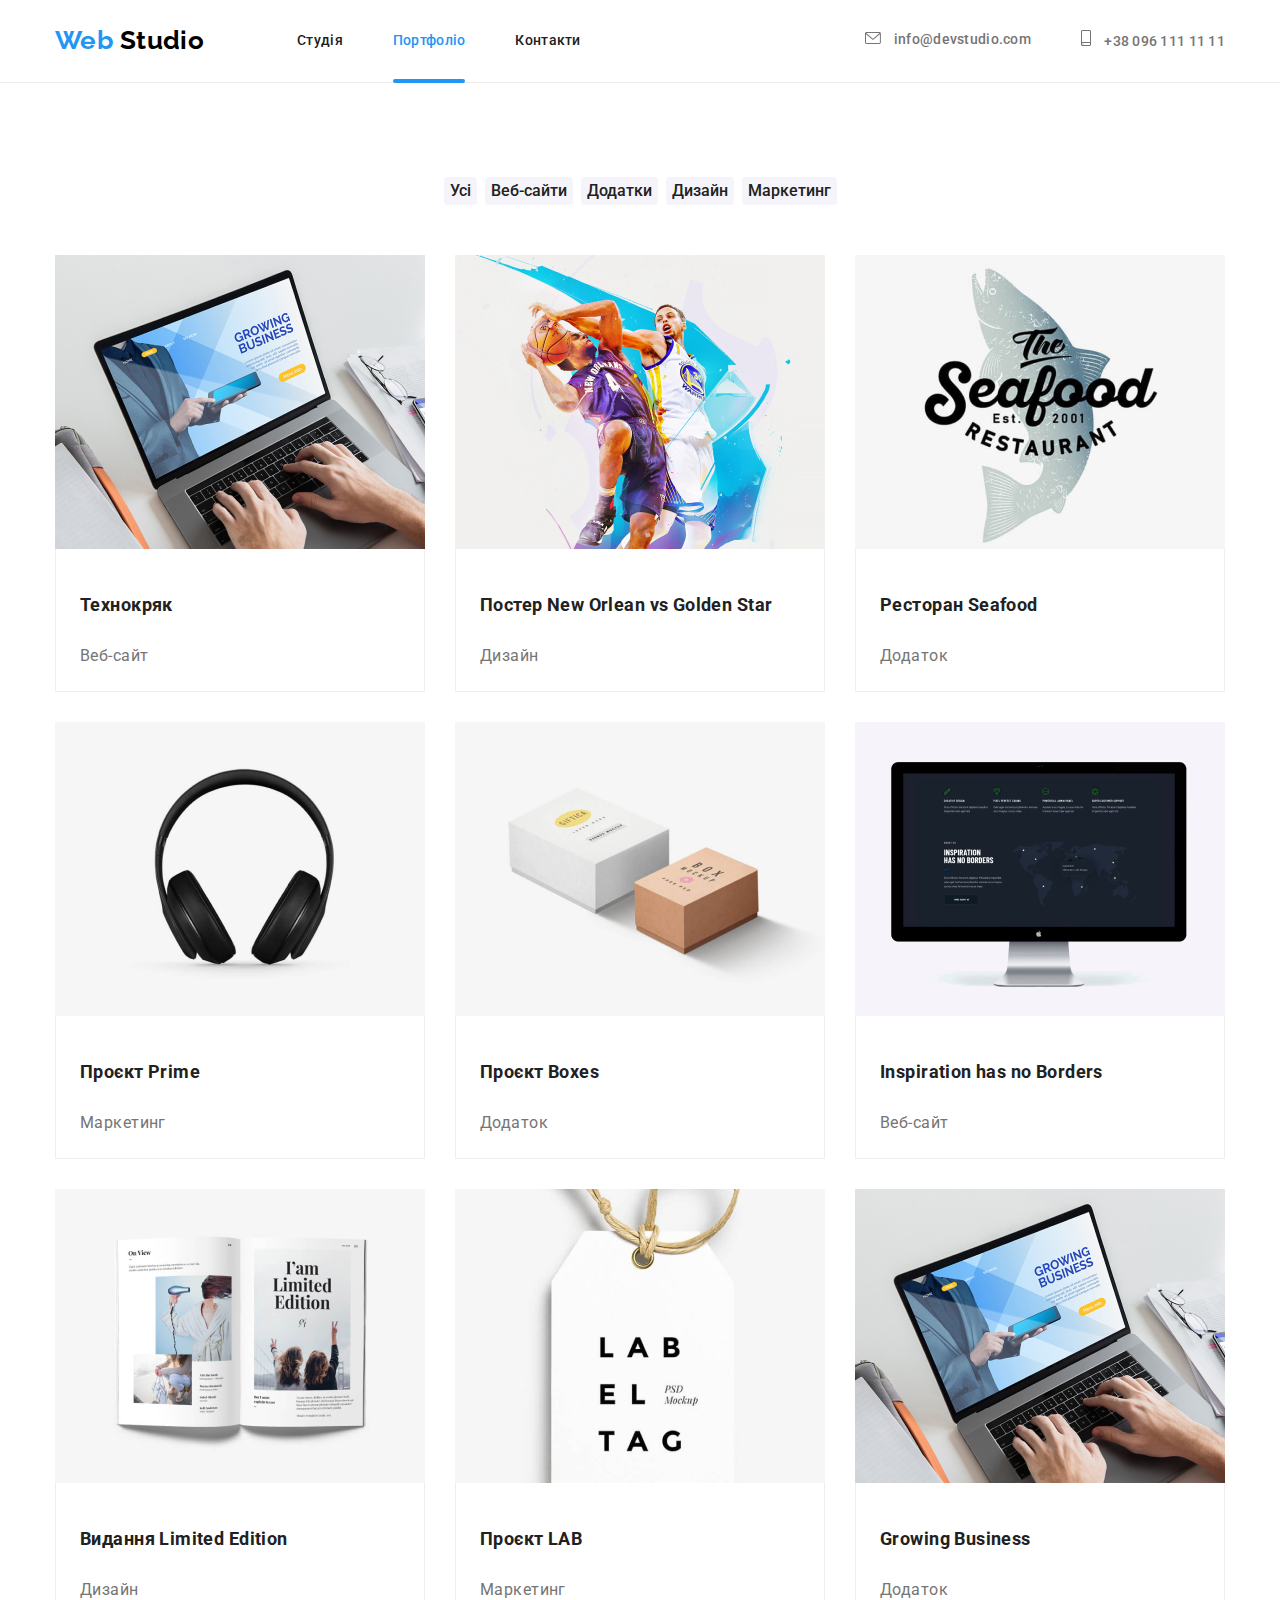
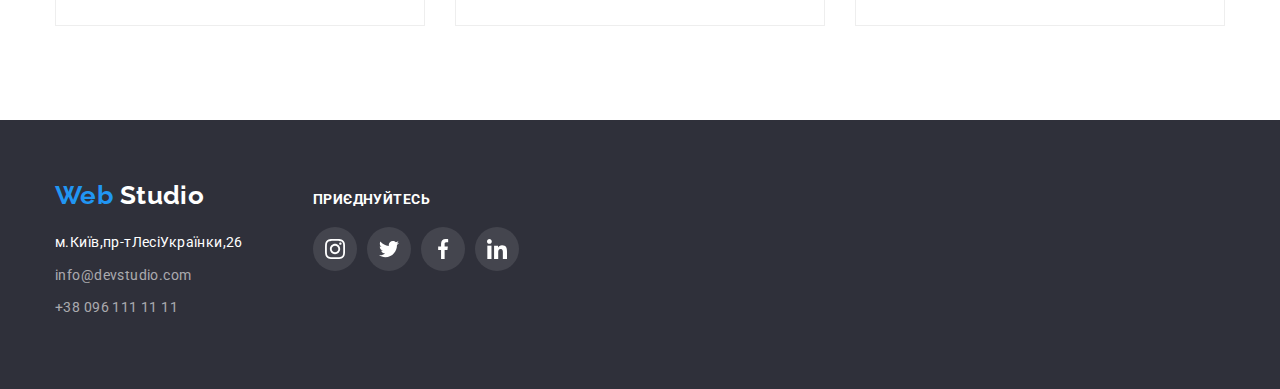
==== commit adf88d77: "відкорегував зауваження ДЗ 5" ====
--- a/portfolio.html
+++ b/portfolio.html
@@ -25,7 +25,7 @@
 
         <ul class="site-nav lyst">
             <li class="nav-item"><a href="./index.html" class="nav-lyst">Студія</a></li>
-            <li class="nav-item"><a href="./portfolio.html" class="nav-lyst nav-underline">Портфоліо</a></li>
+            <li class="nav-item"><a href="./portfolio.html" class="nav-lyst nav-underline blue-color">Портфоліо</a></li>
             <li class="nav-item"><a href="" class="nav-lyst">Контакти</a></li>
         </ul>
 
--- a/css/styles.css
+++ b/css/styles.css
@@ -2,6 +2,8 @@
   --main-color-text: #757575;
   --title-color: #212121;
   --accent-color: #2196f3;
+
+  --cubic: cubic-bezier(0.4, 0, 0.2, 1);
 }
 
 body {
@@ -94,11 +96,13 @@
 
 .logo-white:hover,
 .logo-white:focus {
+  transition: background-color 250ms var(--cubic), color 250ms var(--cubic);
   color: var(--accent-color);
 }
 
 .logo:hover,
 .logo:focus {
+  transition: background-color 250ms var(--cubic), color 250ms var(--cubic);
   color: var(--accent-color);
 }
 
@@ -134,6 +138,7 @@
 .site-nav .nav-lyst:hover,
 .site-nav .nav-lyst:focus {
   color: var(--accent-color);
+  transition: background-color 250ms var(--cubic), color 250ms var(--cubic);
 }
 
 .site-nav {
@@ -144,6 +149,10 @@
 .site-nav .nav-item:not(:last-child) {
   margin-right: 50px;
 }
+
+.site-nav .blue-color {
+  color: var(--accent-color);
+}
 /* ----------underline------------- */
 
 .nav-underline {
@@ -155,9 +164,10 @@
 
   position: absolute;
 
-  top: 47px;
+  top: 46px;
   display: block;
   width: 100%;
+
   background-color: var(--accent-color);
   height: 4px;
   border-radius: 2px;
@@ -193,6 +203,7 @@
   width: 10px;
   height: 16px;
   margin-right: 10px;
+  margin-top: -2px;
 }
 
 /* style contact */
@@ -206,11 +217,13 @@
 .site-nav-mail:hover,
 .site-nav-mail:focus {
   color: var(--accent-color);
+  transition: background-color 250ms var(--cubic), color 250ms var(--cubic);
 }
 
 .site-nav-tel:hover,
 .site-nav-tel:focus {
   color: var(--accent-color);
+  transition: background-color 250ms var(--cubic), color 250ms var(--cubic);
 }
 
 /* hero styles */
@@ -252,23 +265,36 @@
 
   background: var(--accent-color);
   color: #ffffff;
-  box-shadow: 0px 4px 4px rgba(0, 0, 0, 0.15);
+  border: currentColor;
   border-radius: 4px;
   cursor: pointer;
   padding: 11px 34px;
-}
-
-.hero-button {
+  font-family: inherit;
+  font-family: "Roboto";
+  font-style: normal;
+  font-weight: 700;
+  font-size: 16px;
+  line-height: 30px;
+  transition: background-color 250ms var(--cubic);
+}
+
+.hero-button:hover {
+  background-color: #188ce8;
+  cursor: pointer;
+  box-shadow: 0px 4px 4px rgba(0, 0, 0, 0.15);
+  transition: box-shadow 250ms var(--cubic);
 }
 .backdrop {
-  position: relative;
+  position: fixed;
 
   top: 0;
   left: 0;
   width: 100%;
   height: 100%;
 
+  z-index: 1;
   opacity: 1;
+  background: rgba(0, 0, 0, 0.2);
   transition: opacity 250ms cubic-bezier(0.4, 0, 0.2, 1);
 }
 .backdrop.is-hidden {
@@ -310,6 +336,10 @@
 
   border-radius: 50%;
   border: solid 1px rgba(0, 0, 0, 0.1);
+}
+.modal-button-close:hover {
+  cursor: pointer;
+  border: solid 1px black;
 }
 /* features styling */
 .features {
@@ -439,6 +469,7 @@
 .social-item:hover {
   background-color: var(--accent-color);
   color: #ffffff;
+  transition: background-color 250ms var(--cubic), color 250ms var(--cubic);
 }
 
 .section-social:hover {
@@ -487,6 +518,7 @@
   font-size: 16px;
   line-height: 1.6;
   border-radius: 4px;
+  border: #f5f4fa;
   cursor: pointer;
   color: var(--title-color);
   background: #f5f4fa;
@@ -506,9 +538,11 @@
 
 .button .button-lyst:hover,
 .button .button-lyst:focus {
-  color: var(--accent-color);
+  color: #ffffff;
+  background-color: var(--accent-color);
   box-shadow: 0px 1px 3px rgba(0, 0, 0, 0.12), 0px 1px 1px rgba(0, 0, 0, 0.14),
     0px 2px 1px rgba(0, 0, 0, 0.2);
+  transition: background-color 250ms var(--cubic), color 250ms var(--cubic);
 }
 
 /* PORTFOLIO */
@@ -551,6 +585,7 @@
 .pf-elements:hover {
   box-shadow: 0px 1px 1px rgba(0, 0, 0, 0.12), 0px 4px 4px rgba(0, 0, 0, 0.06),
     1px 4px 6px rgba(0, 0, 0, 0.16);
+  transition: box-shadow 250ms var(--cubic);
 }
 .pf-thumb {
   position: relative;
@@ -651,6 +686,7 @@
   fill: #afb1b8;
   border: 1px solid #afb1b8;
   border-radius: 4px;
+  transition: background-color 250ms var(--cubic), border 250ms var(--cubic);
 }
 .client-about:hover {
   fill: var(--accent-color);
@@ -698,11 +734,13 @@
 
 .maps:hover,
 .maps:focus {
+  transition: background-color 250ms var(--cubic), color 250ms var(--cubic);
   color: var(--accent-color);
 }
 
 .address-title:hover,
 .address-title:focus {
+  transition: background-color 250ms var(--cubic), color 250ms var(--cubic);
   color: var(--accent-color);
 }
 
@@ -746,6 +784,7 @@
   margin-right: 10px;
 }
 .join-button:hover {
+  transition: background-color 250ms var(--cubic), color 250ms var(--cubic);
   background-color: var(--accent-color);
 }
 
